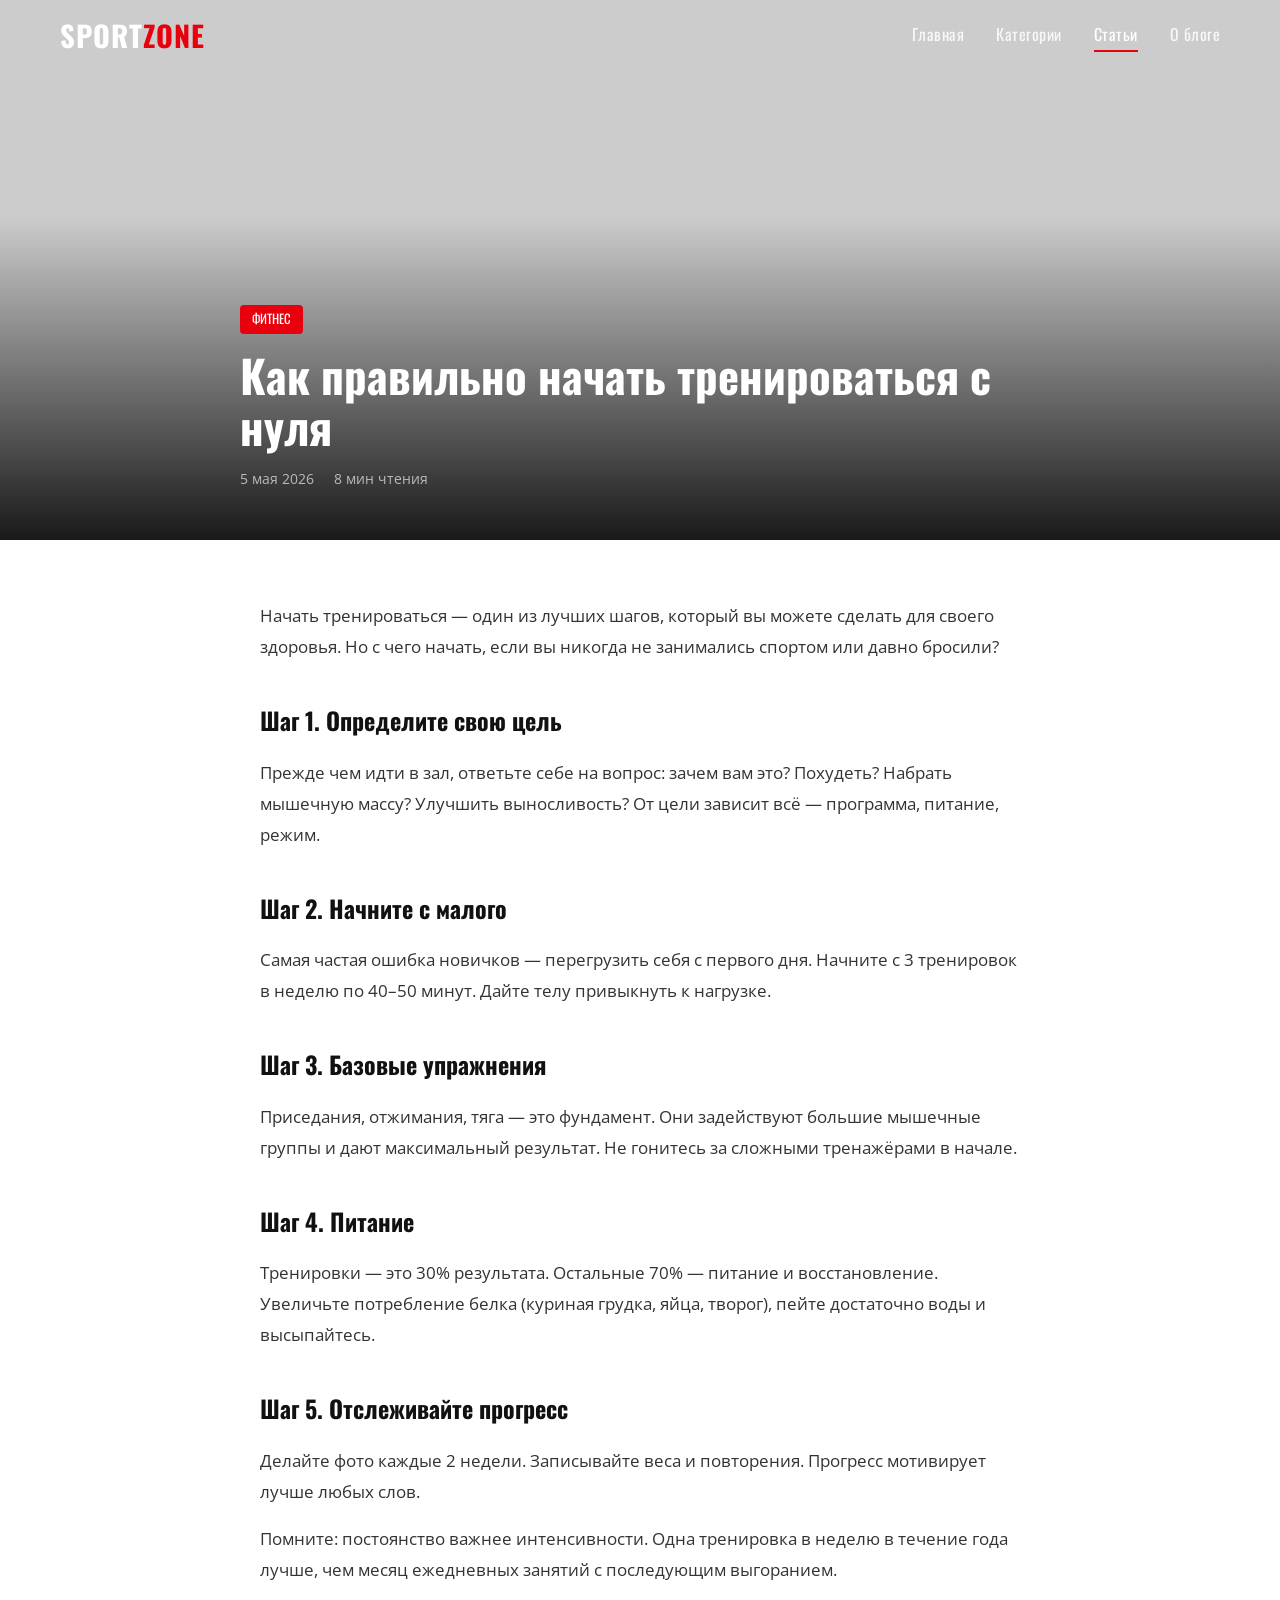
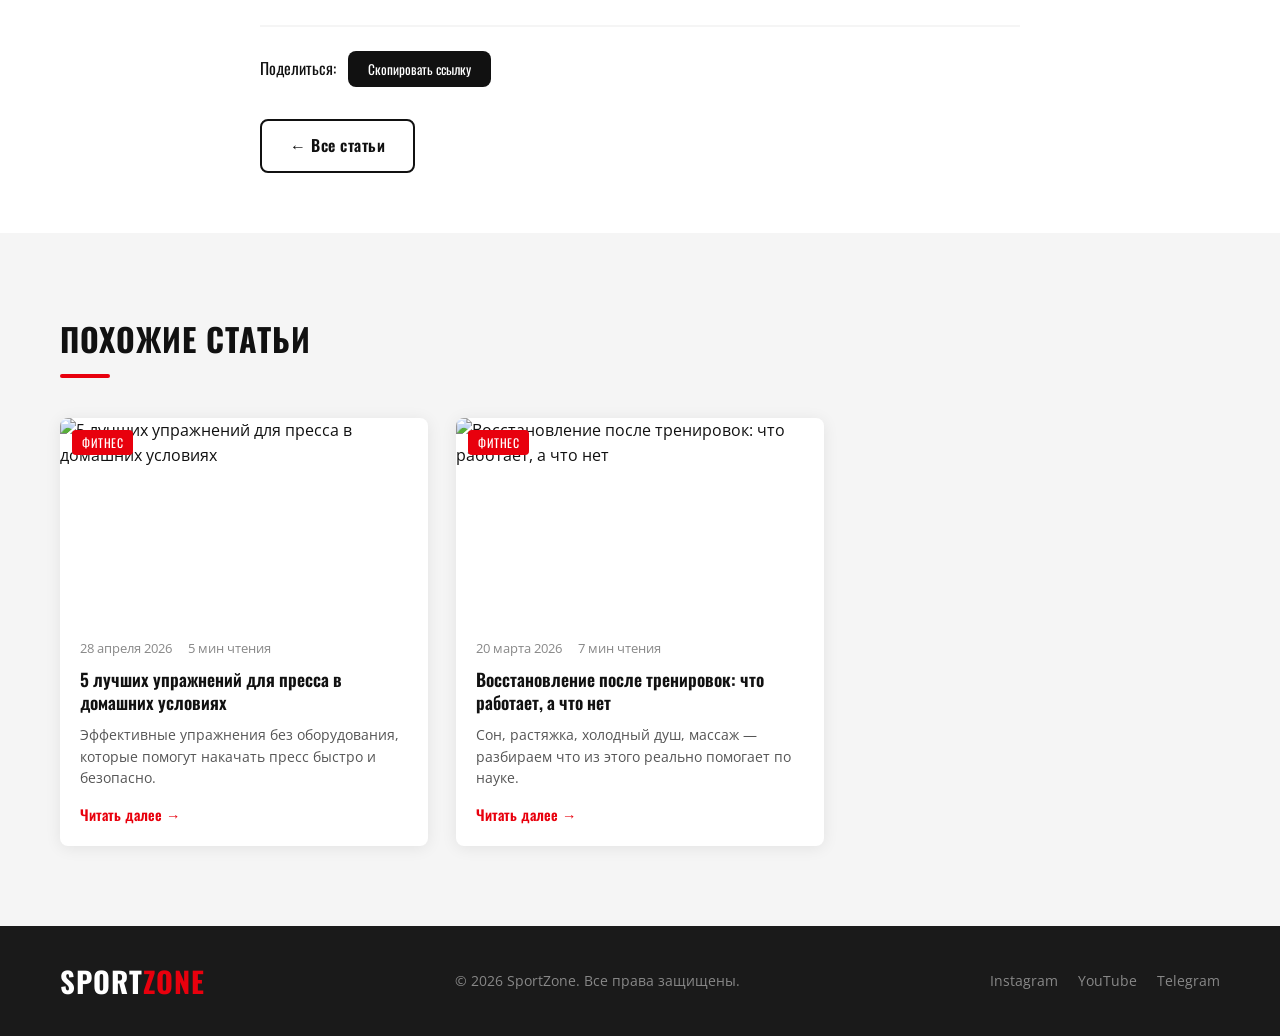
==== article.html @ 0a1b13e5 "Initial commit: SportZone sports blog" ====
<!DOCTYPE html>
<html lang="ru">
<head>
  <meta charset="UTF-8">
  <meta name="viewport" content="width=device-width, initial-scale=1.0">
  <title>Статья — SportZone</title>
  <link rel="stylesheet" href="style.css">
  <link href="https://fonts.googleapis.com/css2?family=Oswald:wght@400;600;700&family=Open+Sans:wght@400;600&display=swap" rel="stylesheet">
</head>
<body>

  <header class="header">
    <div class="container header__inner">
      <a href="index.html" class="logo">SPORT<span>ZONE</span></a>
      <nav class="nav" id="nav">
        <a href="index.html" class="nav__link">Главная</a>
        <a href="index.html#categories" class="nav__link">Категории</a>
        <a href="articles.html" class="nav__link active">Статьи</a>
        <a href="index.html#about" class="nav__link">О блоге</a>
      </nav>
      <button class="burger" id="burger" aria-label="Меню">
        <span></span><span></span><span></span>
      </button>
    </div>
  </header>

  <div class="article-page" id="article-content">
    <!-- JS fills this -->
  </div>

  <section class="section related-section">
    <div class="container">
      <h2 class="section__title">Похожие статьи</h2>
      <div class="articles__grid" id="related-grid"></div>
    </div>
  </section>

  <footer class="footer">
    <div class="container footer__inner">
      <a href="index.html" class="logo">SPORT<span>ZONE</span></a>
      <p class="footer__copy">&copy; 2026 SportZone. Все права защищены.</p>
      <div class="footer__links">
        <a href="#">Instagram</a>
        <a href="#">YouTube</a>
        <a href="#">Telegram</a>
      </div>
    </div>
  </footer>

  <script src="data.js"></script>
  <script src="article.js"></script>
</body>
</html>
---- style.css ----
/* ===== RESET & BASE ===== */
*, *::before, *::after { margin: 0; padding: 0; box-sizing: border-box; }

:root {
  --red: #e8000d;
  --dark: #111;
  --dark2: #1a1a1a;
  --gray: #888;
  --light: #f5f5f5;
  --white: #fff;
  --font-head: 'Oswald', sans-serif;
  --font-body: 'Open Sans', sans-serif;
  --radius: 8px;
  --transition: 0.3s ease;
}

html { scroll-behavior: smooth; }

body {
  font-family: var(--font-body);
  background: var(--white);
  color: var(--dark);
  line-height: 1.6;
}

a { text-decoration: none; color: inherit; }
img { display: block; width: 100%; object-fit: cover; }
ul { list-style: none; }

.container {
  max-width: 1200px;
  margin: 0 auto;
  padding: 0 20px;
}

.section { padding: 80px 0; }

/* ===== BUTTONS ===== */
.btn {
  display: inline-block;
  padding: 12px 28px;
  border-radius: var(--radius);
  font-family: var(--font-head);
  font-size: 1rem;
  font-weight: 600;
  letter-spacing: 0.5px;
  cursor: pointer;
  border: none;
  transition: var(--transition);
}
.btn--primary {
  background: var(--red);
  color: var(--white);
}
.btn--primary:hover { background: #c4000b; transform: translateY(-2px); }
.btn--outline {
  background: transparent;
  color: var(--dark);
  border: 2px solid var(--dark);
}
.btn--outline:hover { background: var(--dark); color: var(--white); }

/* ===== HEADER ===== */
.header {
  position: fixed;
  top: 0; left: 0; right: 0;
  z-index: 100;
  background: transparent;
  transition: background var(--transition), box-shadow var(--transition);
}
.header.scrolled {
  background: var(--dark);
  box-shadow: 0 2px 20px rgba(0,0,0,0.4);
}
.header__inner {
  display: flex;
  align-items: center;
  justify-content: space-between;
  height: 70px;
}

/* LOGO */
.logo {
  font-family: var(--font-head);
  font-size: 1.8rem;
  font-weight: 700;
  color: var(--white);
  letter-spacing: 1px;
}
.logo span { color: var(--red); }

/* NAV */
.nav { display: flex; gap: 32px; }
.nav__link {
  font-family: var(--font-head);
  font-size: 1rem;
  color: rgba(255,255,255,0.85);
  letter-spacing: 0.5px;
  transition: color var(--transition);
  position: relative;
}
.nav__link::after {
  content: '';
  position: absolute;
  bottom: -4px; left: 0; right: 0;
  height: 2px;
  background: var(--red);
  transform: scaleX(0);
  transition: transform var(--transition);
}
.nav__link:hover, .nav__link.active { color: var(--white); }
.nav__link:hover::after, .nav__link.active::after { transform: scaleX(1); }

/* BURGER */
.burger {
  display: none;
  flex-direction: column;
  gap: 5px;
  background: none;
  border: none;
  cursor: pointer;
  padding: 4px;
}
.burger span {
  display: block;
  width: 24px;
  height: 2px;
  background: var(--white);
  transition: var(--transition);
}
.burger.open span:nth-child(1) { transform: rotate(45deg) translate(5px, 5px); }
.burger.open span:nth-child(2) { opacity: 0; }
.burger.open span:nth-child(3) { transform: rotate(-45deg) translate(5px, -5px); }

/* ===== HERO ===== */
.hero {
  position: relative;
  height: 100vh;
  min-height: 600px;
  background: url('https://images.unsplash.com/photo-1517649763962-0c623066013b?w=1600&q=80') center/cover no-repeat;
  display: flex;
  align-items: center;
}
.hero__overlay {
  position: absolute;
  inset: 0;
  background: linear-gradient(to right, rgba(0,0,0,0.85) 0%, rgba(0,0,0,0.3) 100%);
}
.hero__content {
  position: relative;
  z-index: 1;
  max-width: 620px;
}
.hero__tag {
  display: inline-block;
  background: var(--red);
  color: var(--white);
  font-family: var(--font-head);
  font-size: 0.85rem;
  letter-spacing: 1px;
  padding: 4px 14px;
  border-radius: 4px;
  margin-bottom: 20px;
  text-transform: uppercase;
}
.hero__title {
  font-family: var(--font-head);
  font-size: clamp(2.4rem, 5vw, 4rem);
  font-weight: 700;
  color: var(--white);
  line-height: 1.1;
  margin-bottom: 20px;
  text-transform: uppercase;
}
.hero__desc {
  color: rgba(255,255,255,0.8);
  font-size: 1.1rem;
  margin-bottom: 32px;
  max-width: 480px;
}

/* ===== STATS BAR ===== */
.stats-bar {
  background: var(--red);
  padding: 20px 0;
}
.stats-bar__inner {
  display: flex;
  justify-content: space-around;
  flex-wrap: wrap;
  gap: 16px;
}
.stat {
  display: flex;
  flex-direction: column;
  align-items: center;
  color: var(--white);
}
.stat strong {
  font-family: var(--font-head);
  font-size: 2rem;
  font-weight: 700;
}
.stat span { font-size: 0.85rem; opacity: 0.85; }

/* ===== SECTION TITLES ===== */
.section__title {
  font-family: var(--font-head);
  font-size: 2rem;
  font-weight: 700;
  text-transform: uppercase;
  letter-spacing: 1px;
  position: relative;
  padding-bottom: 14px;
  margin-bottom: 40px;
}
.section__title::after {
  content: '';
  position: absolute;
  bottom: 0; left: 0;
  width: 50px;
  height: 4px;
  background: var(--red);
  border-radius: 2px;
}
.section__header {
  display: flex;
  align-items: center;
  justify-content: space-between;
  margin-bottom: 40px;
  flex-wrap: wrap;
  gap: 12px;
}
.section__header .section__title { margin-bottom: 0; }

/* ===== CATEGORIES ===== */
.categories { background: var(--light); }
.categories__grid {
  display: grid;
  grid-template-columns: repeat(3, 1fr);
  gap: 16px;
}
.category-card {
  position: relative;
  height: 200px;
  border-radius: var(--radius);
  overflow: hidden;
  background-image: var(--bg);
  background-size: cover;
  background-position: center;
  display: flex;
  flex-direction: column;
  justify-content: flex-end;
  padding: 20px;
  cursor: pointer;
  transition: transform var(--transition);
}
.category-card:hover { transform: scale(1.02); }
.category-card__overlay {
  position: absolute;
  inset: 0;
  background: linear-gradient(to top, rgba(0,0,0,0.8) 0%, rgba(0,0,0,0.1) 60%);
}
.category-card__name {
  position: relative;
  z-index: 1;
  font-family: var(--font-head);
  font-size: 1.3rem;
  font-weight: 700;
  color: var(--white);
  text-transform: uppercase;
}
.category-card__count {
  position: relative;
  z-index: 1;
  font-size: 0.8rem;
  color: rgba(255,255,255,0.7);
}

/* ===== ARTICLES GRID ===== */
.articles__grid {
  display: grid;
  grid-template-columns: repeat(3, 1fr);
  gap: 28px;
}
.article-card {
  background: var(--white);
  border-radius: var(--radius);
  overflow: hidden;
  box-shadow: 0 2px 16px rgba(0,0,0,0.08);
  transition: transform var(--transition), box-shadow var(--transition);
  display: flex;
  flex-direction: column;
}
.article-card:hover { transform: translateY(-6px); box-shadow: 0 8px 30px rgba(0,0,0,0.14); }
.article-card__img-wrap {
  position: relative;
  height: 200px;
  overflow: hidden;
  display: block;
}
.article-card__img-wrap img {
  height: 100%;
  transition: transform 0.5s ease;
}
.article-card:hover .article-card__img-wrap img { transform: scale(1.05); }
.article-card__cat {
  position: absolute;
  top: 12px; left: 12px;
  background: var(--red);
  color: var(--white);
  font-family: var(--font-head);
  font-size: 0.75rem;
  letter-spacing: 0.5px;
  padding: 3px 10px;
  border-radius: 4px;
  text-transform: uppercase;
}
.article-card__body {
  padding: 20px;
  display: flex;
  flex-direction: column;
  flex: 1;
}
.article-card__meta {
  display: flex;
  gap: 16px;
  font-size: 0.8rem;
  color: var(--gray);
  margin-bottom: 10px;
}
.article-card__title {
  font-family: var(--font-head);
  font-size: 1.1rem;
  font-weight: 600;
  line-height: 1.3;
  margin-bottom: 10px;
}
.article-card__title a:hover { color: var(--red); }
.article-card__excerpt {
  font-size: 0.9rem;
  color: #555;
  line-height: 1.5;
  flex: 1;
  margin-bottom: 14px;
}
.article-card__link {
  font-family: var(--font-head);
  font-size: 0.9rem;
  color: var(--red);
  font-weight: 600;
  transition: letter-spacing var(--transition);
}
.article-card__link:hover { letter-spacing: 0.5px; }

/* ===== QUOTE BANNER ===== */
.quote-banner {
  background: var(--dark);
  padding: 70px 20px;
  text-align: center;
}
.quote {
  font-family: var(--font-head);
  font-size: clamp(1.4rem, 3vw, 2rem);
  color: var(--white);
  font-weight: 400;
  font-style: italic;
  max-width: 800px;
  margin: 0 auto 16px;
  line-height: 1.4;
}
.quote-banner cite {
  color: var(--red);
  font-family: var(--font-head);
  font-size: 1rem;
  letter-spacing: 1px;
}

/* ===== ABOUT ===== */
.about { background: var(--light); }
.about__inner {
  display: grid;
  grid-template-columns: 1fr 1fr;
  gap: 60px;
  align-items: center;
}
.about__image img {
  border-radius: var(--radius);
  height: 400px;
}
.about__text .section__title { margin-bottom: 20px; }
.about__text p {
  color: #444;
  margin-bottom: 16px;
  font-size: 1rem;
}
.about__text .btn { margin-top: 8px; }

/* ===== NEWSLETTER ===== */
.newsletter {
  background: var(--red);
  padding: 70px 20px;
  text-align: center;
}
.newsletter h2 {
  font-family: var(--font-head);
  font-size: 2rem;
  color: var(--white);
  margin-bottom: 10px;
}
.newsletter p { color: rgba(255,255,255,0.85); margin-bottom: 28px; }
.newsletter__form {
  display: flex;
  gap: 12px;
  max-width: 500px;
  margin: 0 auto;
  flex-wrap: wrap;
  justify-content: center;
}
.newsletter__form input {
  flex: 1;
  min-width: 220px;
  padding: 12px 18px;
  border: none;
  border-radius: var(--radius);
  font-size: 1rem;
  outline: none;
}
.newsletter__thanks {
  color: var(--white);
  font-family: var(--font-head);
  font-size: 1.2rem;
  margin-top: 16px;
}

/* ===== FOOTER ===== */
.footer {
  background: var(--dark2);
  padding: 32px 0;
}
.footer__inner {
  display: flex;
  align-items: center;
  justify-content: space-between;
  flex-wrap: wrap;
  gap: 16px;
}
.footer__copy { color: var(--gray); font-size: 0.85rem; }
.footer__links { display: flex; gap: 20px; }
.footer__links a { color: var(--gray); font-size: 0.85rem; transition: color var(--transition); }
.footer__links a:hover { color: var(--white); }

/* ===== PAGE HERO (articles page) ===== */
.page-hero {
  background: var(--dark);
  background-image: linear-gradient(135deg, #111 0%, #2a0003 100%);
  padding: 140px 20px 60px;
  text-align: center;
}
.page-hero h1 {
  font-family: var(--font-head);
  font-size: clamp(2rem, 4vw, 3rem);
  color: var(--white);
  text-transform: uppercase;
  margin-bottom: 10px;
}
.page-hero p { color: rgba(255,255,255,0.6); }

/* ===== FILTERS ===== */
.filters {
  display: flex;
  gap: 10px;
  flex-wrap: wrap;
  margin-bottom: 24px;
}
.filter-btn {
  padding: 8px 20px;
  border-radius: 50px;
  border: 2px solid #ddd;
  background: none;
  font-family: var(--font-head);
  font-size: 0.9rem;
  cursor: pointer;
  transition: var(--transition);
  color: #444;
}
.filter-btn:hover, .filter-btn.active {
  background: var(--red);
  border-color: var(--red);
  color: var(--white);
}

/* ===== SEARCH ===== */
.search-bar { margin-bottom: 36px; }
.search-bar input {
  width: 100%;
  max-width: 440px;
  padding: 12px 18px;
  border: 2px solid #ddd;
  border-radius: 50px;
  font-size: 1rem;
  outline: none;
  transition: border-color var(--transition);
}
.search-bar input:focus { border-color: var(--red); }

.no-results {
  text-align: center;
  color: var(--gray);
  font-size: 1.1rem;
  padding: 40px;
}

/* ===== ARTICLE PAGE ===== */
.article-hero {
  height: 60vh;
  min-height: 400px;
  background-size: cover;
  background-position: center;
  position: relative;
  display: flex;
  align-items: flex-end;
}
.article-hero__overlay {
  position: absolute;
  inset: 0;
  background: linear-gradient(to top, rgba(0,0,0,0.9) 0%, rgba(0,0,0,0.2) 60%);
}
.article-hero__content {
  position: relative;
  z-index: 1;
  padding-bottom: 50px;
}
.article-tag {
  display: inline-block;
  background: var(--red);
  color: var(--white);
  font-family: var(--font-head);
  font-size: 0.8rem;
  padding: 4px 12px;
  border-radius: 4px;
  margin-bottom: 16px;
  text-transform: uppercase;
}
.article-hero__content h1 {
  font-family: var(--font-head);
  font-size: clamp(1.8rem, 3.5vw, 2.8rem);
  color: var(--white);
  font-weight: 700;
  line-height: 1.15;
  margin-bottom: 14px;
  max-width: 800px;
}
.article-meta {
  display: flex;
  gap: 20px;
  color: rgba(255,255,255,0.65);
  font-size: 0.9rem;
}

.article-body {
  padding: 60px 20px;
  max-width: 800px;
  margin: 0 auto;
}
.article-text { font-size: 1.05rem; line-height: 1.85; color: #333; }
.article-text h2 {
  font-family: var(--font-head);
  font-size: 1.5rem;
  margin: 36px 0 14px;
  color: var(--dark);
}
.article-text p { margin-bottom: 16px; }
.article-text ul { padding-left: 20px; margin-bottom: 16px; }
.article-text ul li { list-style: disc; margin-bottom: 8px; }
.article-text strong { color: var(--dark); }

.article-share {
  display: flex;
  align-items: center;
  gap: 12px;
  margin-top: 40px;
  padding-top: 24px;
  border-top: 2px solid var(--light);
  font-family: var(--font-head);
  font-size: 1rem;
}
.article-share button {
  padding: 8px 20px;
  background: var(--dark);
  color: var(--white);
  border: none;
  border-radius: var(--radius);
  font-family: var(--font-head);
  cursor: pointer;
  transition: background var(--transition);
}
.article-share button:hover { background: var(--red); }

.related-section { background: var(--light); }

/* ===== RESPONSIVE ===== */
@media (max-width: 1024px) {
  .categories__grid { grid-template-columns: repeat(2, 1fr); }
  .articles__grid { grid-template-columns: repeat(2, 1fr); }
  .about__inner { grid-template-columns: 1fr; gap: 30px; }
  .about__image img { height: 280px; }
}

@media (max-width: 768px) {
  .nav {
    position: fixed;
    top: 70px; left: 0; right: 0;
    background: var(--dark);
    flex-direction: column;
    padding: 24px 20px;
    gap: 20px;
    transform: translateY(-120%);
    transition: transform var(--transition);
    opacity: 0;
    pointer-events: none;
  }
  .nav.open {
    transform: translateY(0);
    opacity: 1;
    pointer-events: all;
  }
  .burger { display: flex; }
  .categories__grid { grid-template-columns: repeat(2, 1fr); }
  .articles__grid { grid-template-columns: 1fr; }
  .footer__inner { flex-direction: column; text-align: center; }
}

@media (max-width: 480px) {
  .categories__grid { grid-template-columns: 1fr; }
  .section { padding: 50px 0; }
  .section__title { font-size: 1.6rem; }
}
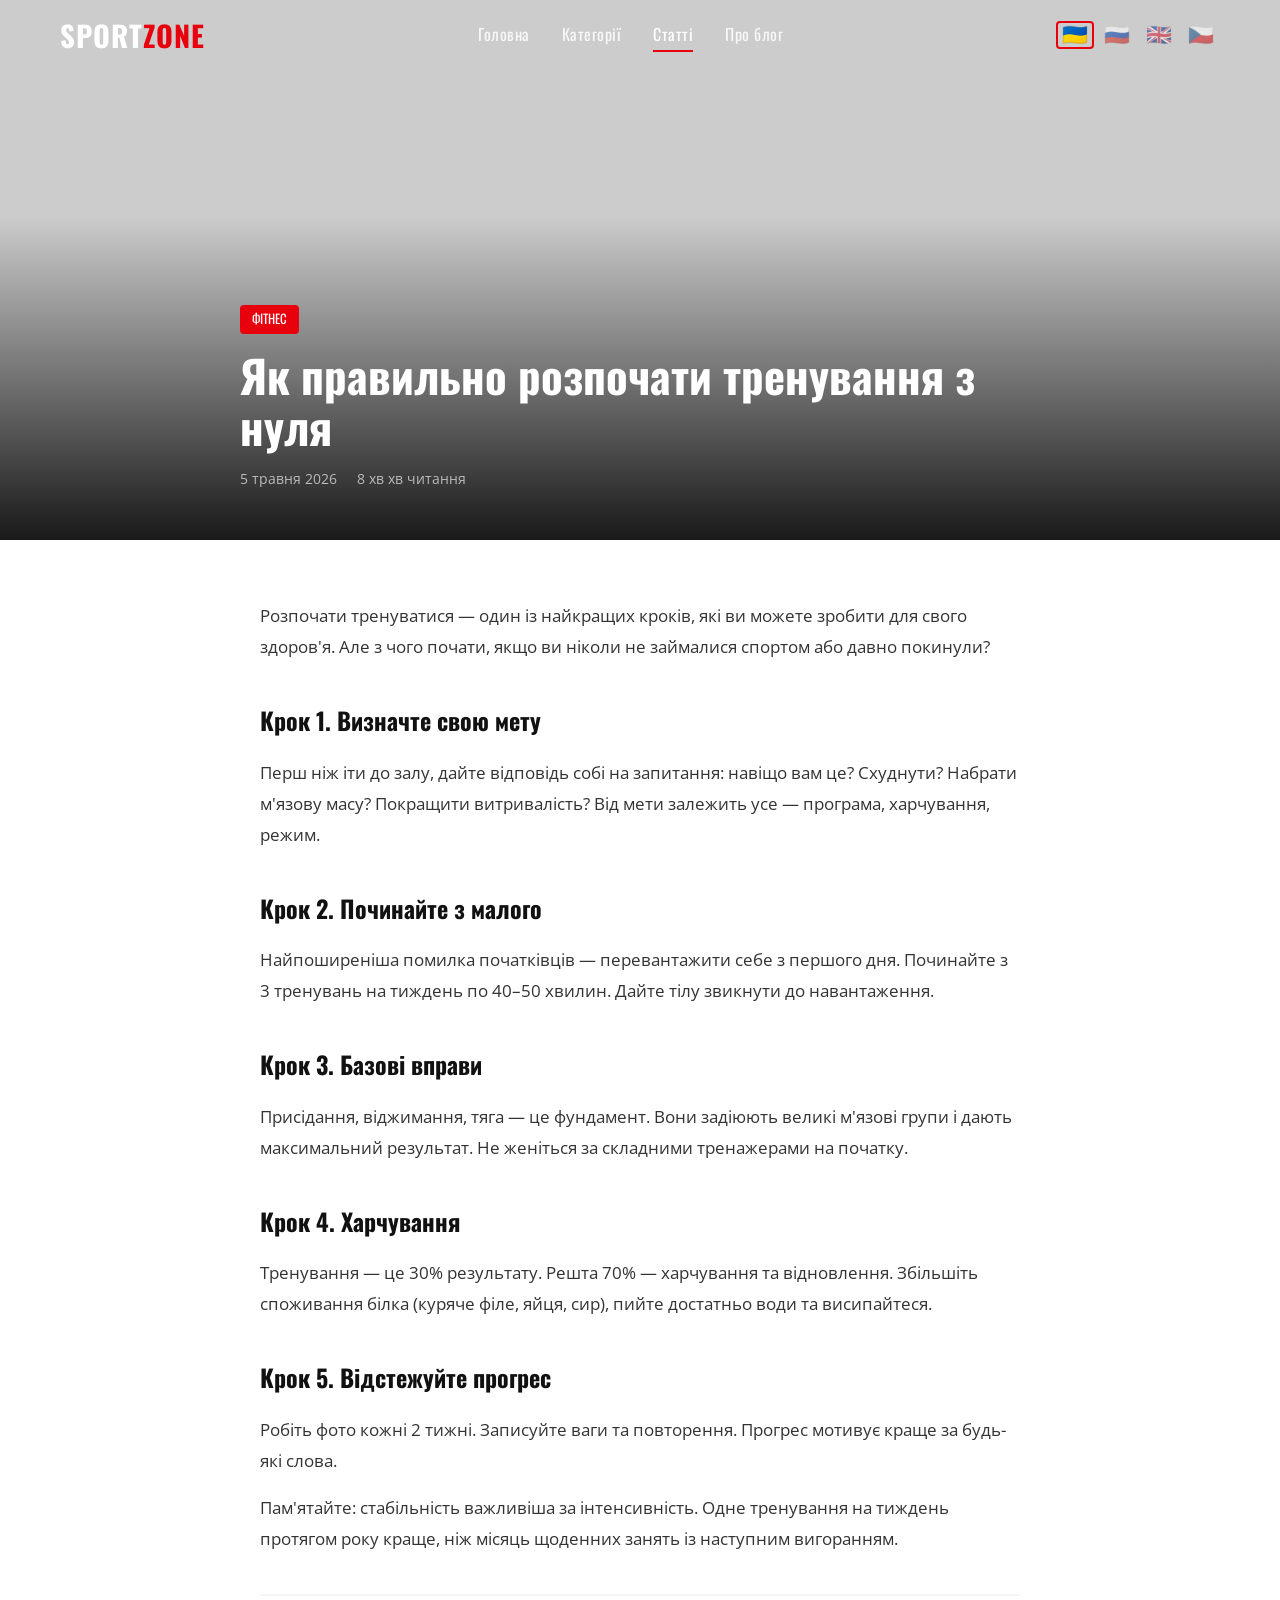
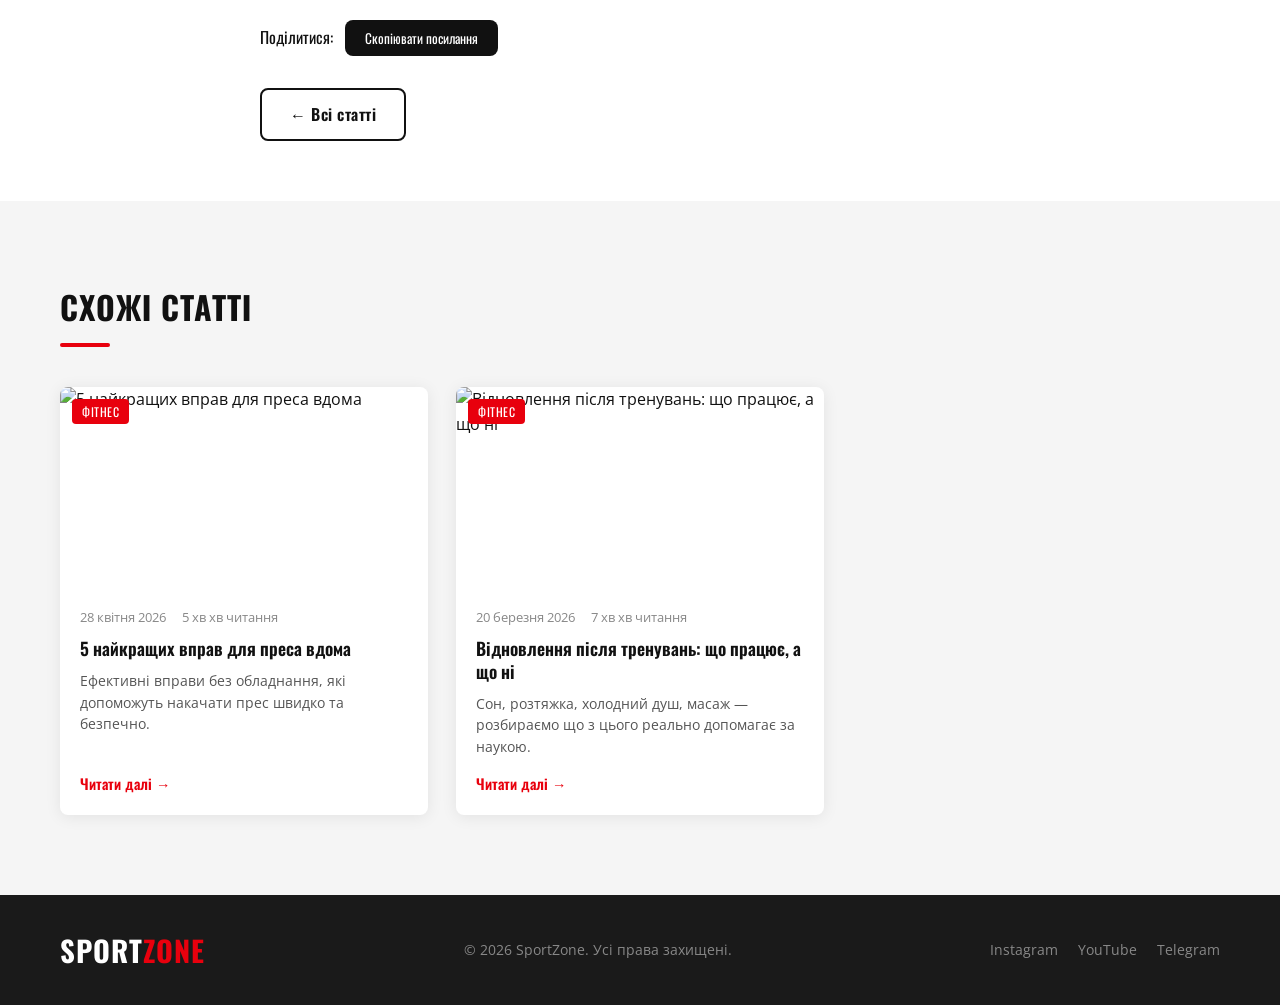
==== commit 4eff5dba: "Add multilingual support (uk/ru/en/cs)" ====
--- a/article.html
+++ b/article.html
@@ -1,9 +1,9 @@
 <!DOCTYPE html>
-<html lang="ru">
+<html lang="uk">
 <head>
   <meta charset="UTF-8">
   <meta name="viewport" content="width=device-width, initial-scale=1.0">
-  <title>Статья — SportZone</title>
+  <title>Стаття — SportZone</title>
   <link rel="stylesheet" href="style.css">
   <link href="https://fonts.googleapis.com/css2?family=Oswald:wght@400;600;700&family=Open+Sans:wght@400;600&display=swap" rel="stylesheet">
 </head>
@@ -13,24 +13,28 @@
     <div class="container header__inner">
       <a href="index.html" class="logo">SPORT<span>ZONE</span></a>
       <nav class="nav" id="nav">
-        <a href="index.html" class="nav__link">Главная</a>
-        <a href="index.html#categories" class="nav__link">Категории</a>
-        <a href="articles.html" class="nav__link active">Статьи</a>
-        <a href="index.html#about" class="nav__link">О блоге</a>
+        <a href="index.html"            class="nav__link" data-i18n="nav_home"></a>
+        <a href="index.html#categories" class="nav__link" data-i18n="nav_categories"></a>
+        <a href="articles.html"         class="nav__link active" data-i18n="nav_articles"></a>
+        <a href="index.html#about"      class="nav__link" data-i18n="nav_about"></a>
       </nav>
+      <div class="lang-switcher">
+        <button class="lang-btn" data-lang="uk" onclick="changeLang('uk')">🇺🇦</button>
+        <button class="lang-btn" data-lang="ru" onclick="changeLang('ru')">🇷🇺</button>
+        <button class="lang-btn" data-lang="en" onclick="changeLang('en')">🇬🇧</button>
+        <button class="lang-btn" data-lang="cs" onclick="changeLang('cs')">🇨🇿</button>
+      </div>
       <button class="burger" id="burger" aria-label="Меню">
         <span></span><span></span><span></span>
       </button>
     </div>
   </header>
 
-  <div class="article-page" id="article-content">
-    <!-- JS fills this -->
-  </div>
+  <div class="article-page" id="article-content"></div>
 
   <section class="section related-section">
     <div class="container">
-      <h2 class="section__title">Похожие статьи</h2>
+      <h2 class="section__title" data-i18n="related_title"></h2>
       <div class="articles__grid" id="related-grid"></div>
     </div>
   </section>
@@ -38,7 +42,7 @@
   <footer class="footer">
     <div class="container footer__inner">
       <a href="index.html" class="logo">SPORT<span>ZONE</span></a>
-      <p class="footer__copy">&copy; 2026 SportZone. Все права защищены.</p>
+      <p class="footer__copy">&copy; 2026 SportZone. <span data-i18n="footer_copy"></span></p>
       <div class="footer__links">
         <a href="#">Instagram</a>
         <a href="#">YouTube</a>
@@ -47,6 +51,7 @@
     </div>
   </footer>
 
+  <script src="i18n.js"></script>
   <script src="data.js"></script>
   <script src="article.js"></script>
 </body>
--- a/style.css
+++ b/style.css
@@ -110,6 +110,26 @@
 }
 .nav__link:hover, .nav__link.active { color: var(--white); }
 .nav__link:hover::after, .nav__link.active::after { transform: scaleX(1); }
+
+/* LANG SWITCHER */
+.lang-switcher {
+  display: flex;
+  gap: 4px;
+  align-items: center;
+}
+.lang-btn {
+  background: none;
+  border: 2px solid transparent;
+  border-radius: 4px;
+  cursor: pointer;
+  font-size: 1.3rem;
+  line-height: 1;
+  padding: 2px 4px;
+  opacity: 0.55;
+  transition: opacity var(--transition), border-color var(--transition);
+}
+.lang-btn:hover { opacity: 0.85; }
+.lang-btn.active { opacity: 1; border-color: var(--red); }
 
 /* BURGER */
 .burger {
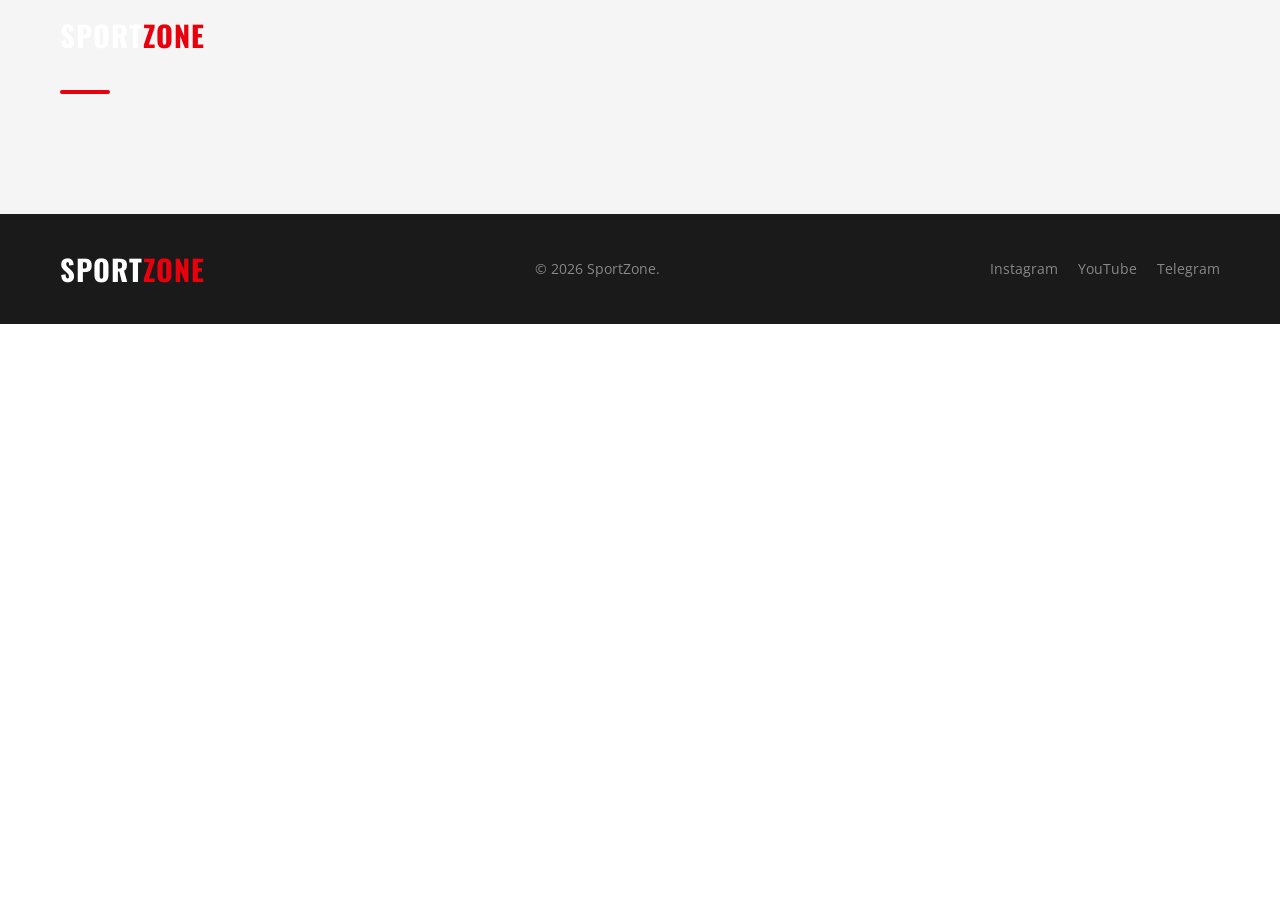
==== commit 12461004: "Make site Czech-only, remove language switcher" ====
--- a/article.html
+++ b/article.html
@@ -18,12 +18,6 @@
         <a href="articles.html"         class="nav__link active" data-i18n="nav_articles"></a>
         <a href="index.html#about"      class="nav__link" data-i18n="nav_about"></a>
       </nav>
-      <div class="lang-switcher">
-        <button class="lang-btn" data-lang="uk" onclick="changeLang('uk')">🇺🇦</button>
-        <button class="lang-btn" data-lang="ru" onclick="changeLang('ru')">🇷🇺</button>
-        <button class="lang-btn" data-lang="en" onclick="changeLang('en')">🇬🇧</button>
-        <button class="lang-btn" data-lang="cs" onclick="changeLang('cs')">🇨🇿</button>
-      </div>
       <button class="burger" id="burger" aria-label="Меню">
         <span></span><span></span><span></span>
       </button>
